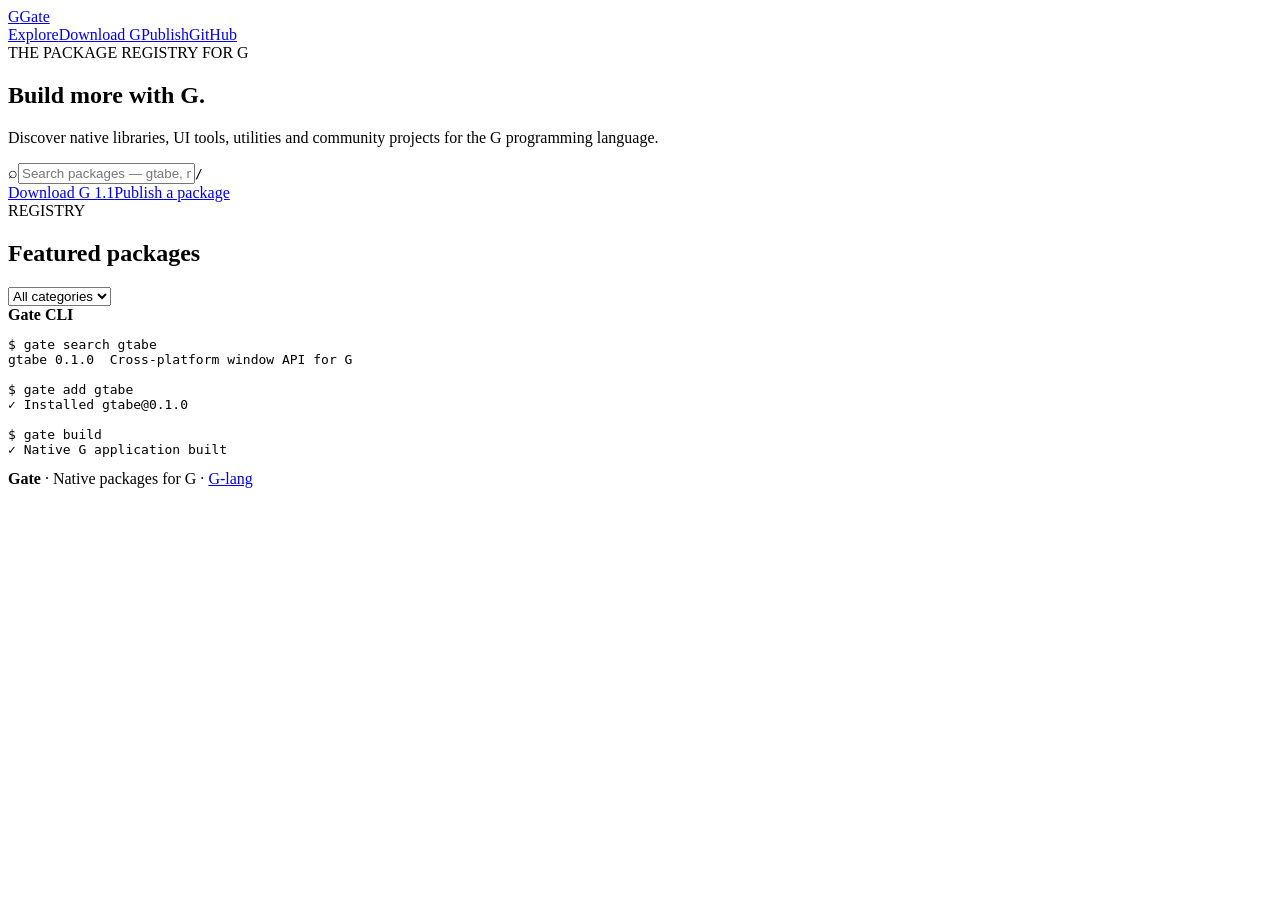
==== site/index.html @ ee779293 "Add Gate registry website" ====
<!doctype html>
<html lang="en">
<head>
  <meta charset="utf-8"><meta name="viewport" content="width=device-width,initial-scale=1">
  <title>Gate — Packages for G</title>
  <meta name="description" content="Gate is the package registry for the G programming language.">
  <link rel="stylesheet" href="assets/style.css">
</head>
<body>
<header class="topbar">
  <a class="brand" href="index.html"><span class="gate-mark">G</span><span>Gate</span></a>
  <nav><a class="active" href="index.html">Explore</a><a href="downloads.html">Download G</a><a href="publish.html">Publish</a><a href="https://github.com/12cosqun12-boop/G-lang">GitHub</a></nav>
</header>
<main>
<section class="hero">
  <div class="eyebrow">THE PACKAGE REGISTRY FOR G</div>
  <h1>Build more with <span>G</span>.</h1>
  <p>Discover native libraries, UI tools, utilities and community projects for the G programming language.</p>
  <div class="search-shell"><span>⌕</span><input id="search" autocomplete="off" placeholder="Search packages — gtabe, math, strings..."><kbd>/</kbd></div>
  <div class="hero-actions"><a class="button primary" href="downloads.html">Download G 1.1</a><a class="button" href="publish.html">Publish a package</a></div>
</section>
<section class="stats" id="stats"></section>
<section class="content-section">
  <div class="section-head"><div><div class="eyebrow">REGISTRY</div><h2>Featured packages</h2></div>
  <select id="category"><option value="all">All categories</option><option value="ui">UI</option><option value="utility">Utility</option><option value="math">Math</option><option value="data">Data</option></select></div>
  <div class="package-grid" id="packages"></div><div class="empty" id="empty" hidden>No packages match your search.</div>
</section>
<section class="terminal-card">
  <div class="terminal-top"><span></span><span></span><span></span><b>Gate CLI</b></div>
  <pre><code><span class="prompt">$</span> gate search gtabe
<span class="muted">gtabe 0.1.0  Cross-platform window API for G</span>

<span class="prompt">$</span> gate add gtabe
<span class="ok">✓</span> Installed gtabe@0.1.0

<span class="prompt">$</span> gate build
<span class="ok">✓</span> Native G application built</code></pre>
</section>
</main>
<footer><b>Gate</b> · Native packages for G · <a href="https://github.com/12cosqun12-boop/G-lang">G-lang</a></footer>
<script src="assets/app.js"></script>
</body>
</html>
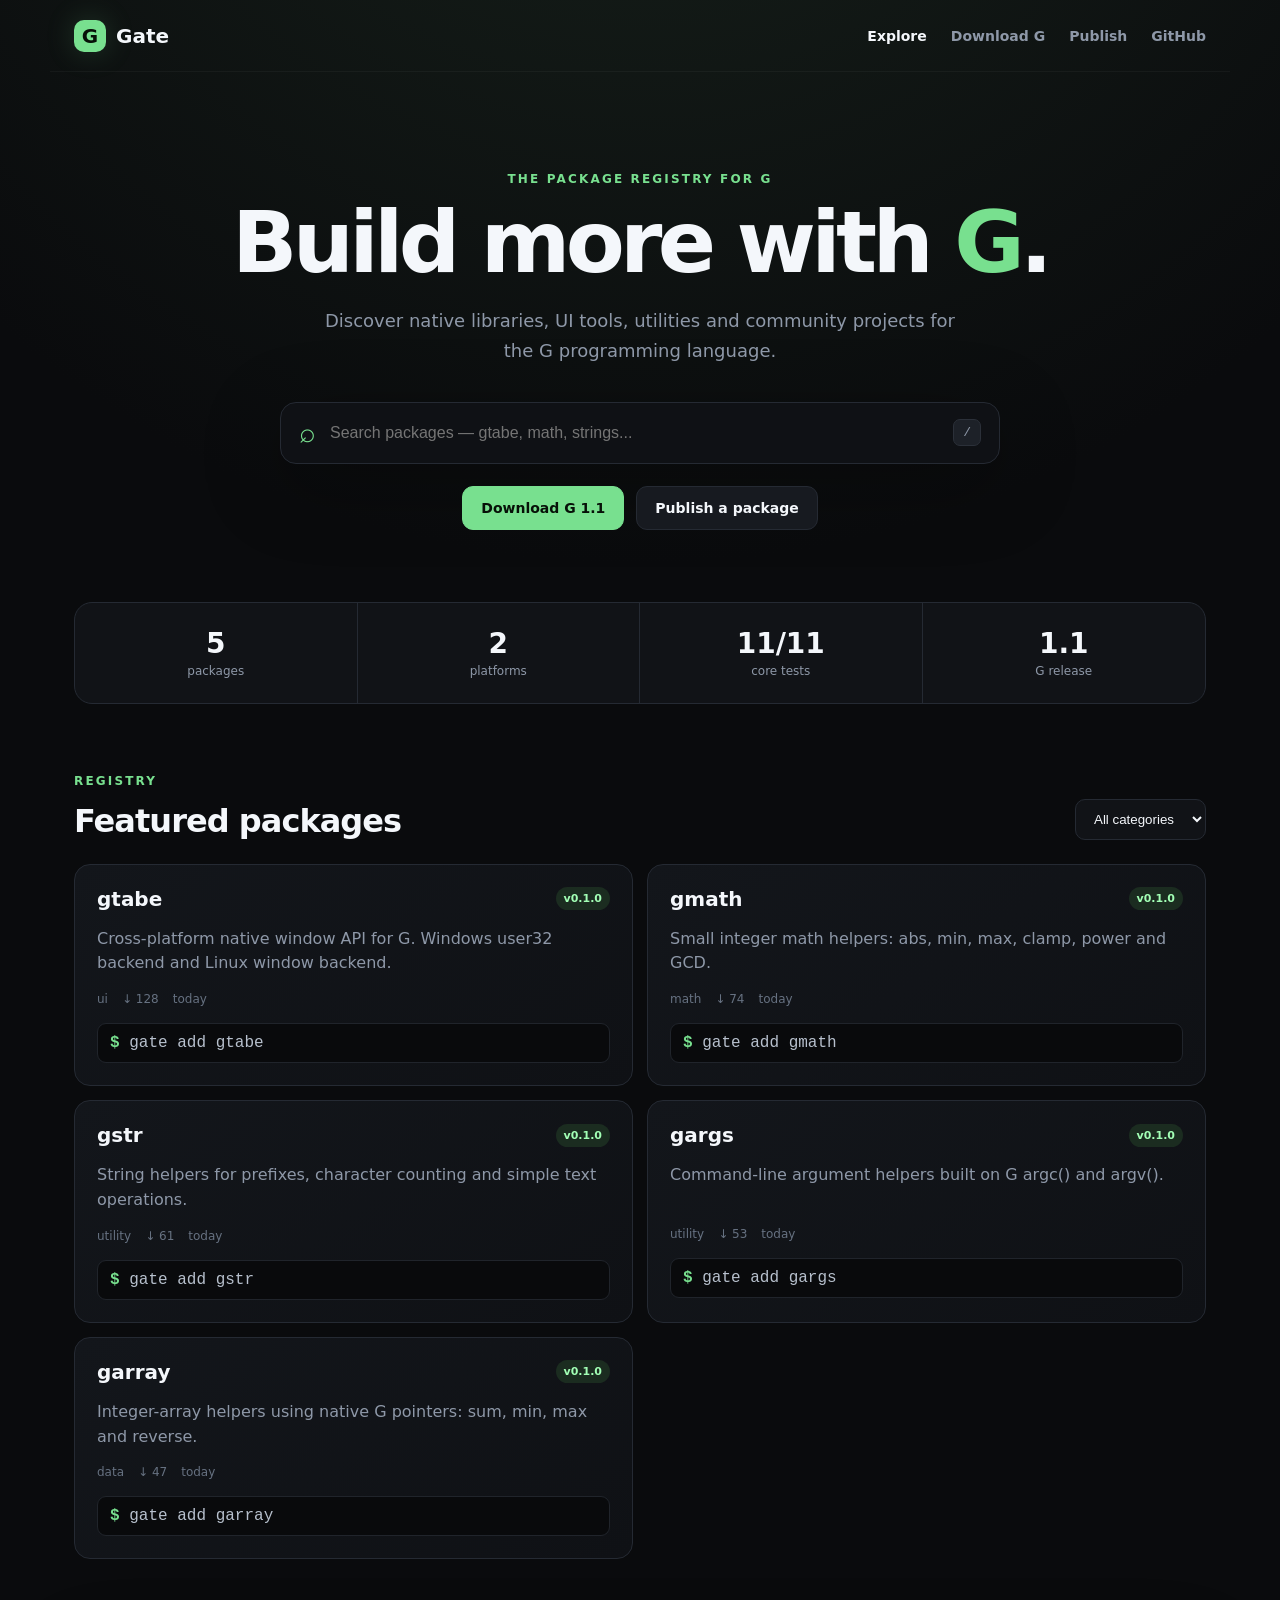
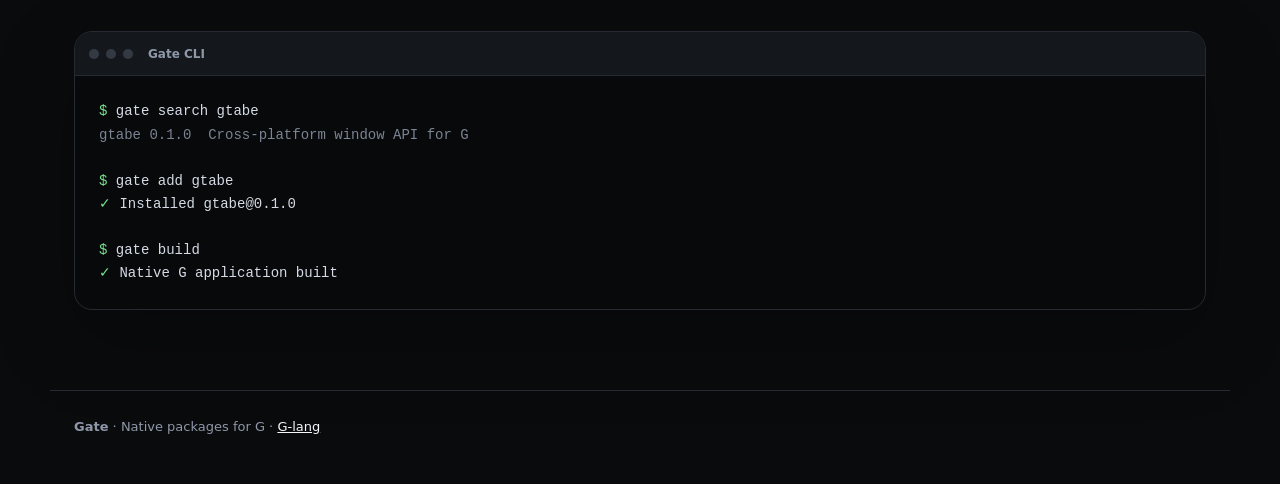
==== commit a7ce0f33: "Trigger Gate Pages deployment" ====
--- a/site/index.html
+++ b/site/index.html
@@ -5,6 +5,7 @@
   <title>Gate — Packages for G</title>
   <meta name="description" content="Gate is the package registry for the G programming language.">
   <link rel="stylesheet" href="assets/style.css">
+  <meta name="theme-color" content="#0a0b0d">
 </head>
 <body>
 <header class="topbar">
--- a/site/assets/style.css
+++ b/site/assets/style.css
@@ -0,0 +1 @@
+:root{--bg:#0a0b0d;--panel:#111317;--panel2:#171a20;--line:#252a33;--text:#f4f7fb;--muted:#8e98a8;--accent:#78e08f;--accent2:#a2ffb5;--radius:18px}*{box-sizing:border-box}html{scroll-behavior:smooth}body{margin:0;background:radial-gradient(circle at 50% -20%,#18231c 0,#0a0b0d 38%);color:var(--text);font-family:Inter,ui-sans-serif,system-ui,-apple-system,Segoe UI,sans-serif}.topbar{height:72px;display:flex;align-items:center;justify-content:space-between;max-width:1180px;margin:auto;padding:0 24px;border-bottom:1px solid rgba(255,255,255,.04)}.brand{display:flex;gap:10px;align-items:center;font-weight:800;font-size:20px;color:var(--text);text-decoration:none}.gate-mark{display:grid;place-items:center;width:32px;height:32px;border-radius:10px;background:var(--accent);color:#071008;font-weight:900;box-shadow:0 0 30px rgba(120,224,143,.18)}nav{display:flex;gap:24px}nav a{color:var(--muted);text-decoration:none;font-size:14px;font-weight:600}nav a:hover,nav a.active{color:var(--text)}main{max-width:1180px;margin:auto;padding:0 24px}.hero{padding:100px 0 60px;text-align:center;max-width:850px;margin:auto}.eyebrow{font-size:12px;letter-spacing:.18em;font-weight:800;color:var(--accent);margin-bottom:14px}.hero h1,.page-hero h1{font-size:clamp(48px,7vw,86px);line-height:.98;letter-spacing:-.055em;margin:0 0 22px}.hero h1 span,.page-hero h1 span{color:var(--accent)}.hero p,.page-hero p{max-width:650px;margin:0 auto 32px;color:var(--muted);font-size:18px;line-height:1.65}.search-shell{height:62px;max-width:720px;margin:36px auto 22px;border:1px solid var(--line);border-radius:16px;background:#0f1115;display:flex;align-items:center;padding:0 18px;gap:12px;box-shadow:0 20px 80px rgba(0,0,0,.32)}.search-shell span{color:var(--accent);font-size:28px}.search-shell input{flex:1;background:none;border:0;outline:0;color:var(--text);font-size:16px}.search-shell kbd{background:#1d2128;color:var(--muted);padding:5px 9px;border:1px solid #2b3039;border-radius:7px}.hero-actions{display:flex;gap:12px;justify-content:center}.button{display:inline-flex;align-items:center;justify-content:center;min-height:44px;padding:0 18px;border-radius:11px;background:#171a20;color:var(--text);border:1px solid var(--line);text-decoration:none;font-weight:750;font-size:14px;cursor:pointer}.button:hover{transform:translateY(-1px);border-color:#3a424f}.button.primary{background:var(--accent);color:#071008;border-color:var(--accent)}.button.full{width:100%}.stats{display:grid;grid-template-columns:repeat(4,1fr);border:1px solid var(--line);border-radius:var(--radius);overflow:hidden;background:var(--panel);margin:12px 0 70px}.stat{padding:24px;text-align:center;border-right:1px solid var(--line)}.stat:last-child{border-right:0}.stat b{font-size:28px;display:block}.stat span{color:var(--muted);font-size:12px}.content-section{margin:0 0 72px}.section-head{display:flex;align-items:end;justify-content:space-between;margin-bottom:24px}.section-head h2{font-size:32px;margin:0;letter-spacing:-.03em}.section-head select{background:var(--panel);color:var(--text);border:1px solid var(--line);padding:11px 14px;border-radius:10px}.package-grid{display:grid;grid-template-columns:repeat(2,1fr);gap:14px}.package-card{background:linear-gradient(145deg,#13161b,#0f1115);border:1px solid var(--line);border-radius:16px;padding:22px;text-decoration:none;color:inherit;transition:.18s ease}.package-card:hover{border-color:#3b4552;transform:translateY(-2px)}.package-top{display:flex;justify-content:space-between;align-items:center}.package-name{font-size:20px;font-weight:850}.version,.pill{font-size:11px;font-weight:800;background:#1b2c20;color:var(--accent2);padding:5px 8px;border-radius:999px}.package-card p{color:var(--muted);line-height:1.55;min-height:48px}.package-meta{display:flex;gap:14px;color:#667181;font-size:12px}.install{margin-top:17px;background:#090a0c;border:1px solid #20242b;padding:10px 12px;border-radius:9px;font-family:ui-monospace,SFMono-Regular,Consolas,monospace;color:#b7c0cd}.install b{color:var(--accent)}.empty{text-align:center;color:var(--muted);padding:40px}.terminal-card{border:1px solid var(--line);background:#08090b;border-radius:18px;overflow:hidden;margin-bottom:80px;box-shadow:0 30px 80px rgba(0,0,0,.25)}.terminal-top{height:44px;background:#14171c;display:flex;align-items:center;gap:7px;padding:0 14px;border-bottom:1px solid var(--line)}.terminal-top span{width:10px;height:10px;border-radius:50%;background:#343a44}.terminal-top b{margin-left:8px;font-size:12px;color:var(--muted)}pre{margin:0;overflow:auto}pre code{display:block;padding:24px;font-family:ui-monospace,SFMono-Regular,Consolas,monospace;font-size:14px;line-height:1.65;color:#d5dbe5}.prompt,.ok{color:var(--accent)}.muted{color:#7a8492}.page-hero{padding:82px 0 40px;text-align:center}.page-hero.compact{padding-bottom:30px}.download-grid{display:grid;grid-template-columns:1fr 1fr;gap:16px;margin:30px auto 32px;max-width:900px}.download-card{position:relative;background:var(--panel);border:1px solid var(--line);border-radius:18px;padding:28px}.download-card h2{font-size:30px;margin:15px 0 8px}.download-card p{color:var(--muted);line-height:1.6;min-height:54px}.download-card .pill{position:absolute;right:24px;top:24px}.os-icon{font-size:34px;color:var(--accent)}.download-card pre{margin-top:18px;background:#090a0c;border-radius:10px;border:1px solid #20242b}.download-card pre code{padding:14px}.feature-list{display:grid;grid-template-columns:1fr 1fr;border:1px solid var(--line);border-radius:16px;overflow:hidden;margin:42px 0}.feature-list div{padding:22px;background:#101216;border-bottom:1px solid var(--line)}.feature-list div:nth-child(odd){border-right:1px solid var(--line)}.feature-list b,.feature-list span{display:block}.feature-list span{color:var(--muted);font-size:13px;margin-top:5px}.code-doc{display:grid;grid-template-columns:1fr 1.3fr;gap:30px;align-items:center;margin:70px 0}.code-doc h2{font-size:38px;margin:0}.code-doc pre{background:#08090b;border:1px solid var(--line);border-radius:14px}.publish-layout{display:grid;grid-template-columns:1.2fr .8fr;gap:20px;max-width:980px;margin:20px auto 80px}.publish-form,.manifest-preview{background:var(--panel);border:1px solid var(--line);border-radius:18px;padding:24px}.publish-form label{display:block;color:#c7ced9;font-size:13px;font-weight:700;margin-bottom:18px}.publish-form input,.publish-form textarea,.publish-form select{display:block;width:100%;margin-top:8px;background:#0c0e11;border:1px solid var(--line);border-radius:10px;color:var(--text);padding:12px 13px;font:inherit;outline:none}.publish-form textarea{min-height:100px;resize:vertical}.publish-form input:focus,.publish-form textarea:focus{border-color:#4a6351}.form-actions{display:flex;gap:10px}.form-note{font-size:12px;color:var(--muted);line-height:1.55}.manifest-preview pre{background:#090a0c;border-radius:12px;border:1px solid #20242b}.manifest-preview code{font-size:12px;white-space:pre-wrap}footer{border-top:1px solid var(--line);max-width:1180px;margin:auto;padding:28px 24px 50px;color:var(--muted);font-size:13px}footer a{color:var(--text)}@media(max-width:760px){.topbar{height:auto;padding:18px 20px;align-items:flex-start}.topbar nav{gap:12px;flex-wrap:wrap;justify-content:flex-end}.hero{padding-top:70px}.stats{grid-template-columns:1fr 1fr}.stat:nth-child(2){border-right:0}.stat:nth-child(-n+2){border-bottom:1px solid var(--line)}.package-grid,.download-grid,.publish-layout,.code-doc{grid-template-columns:1fr}.feature-list{grid-template-columns:1fr}.feature-list div:nth-child(odd){border-right:0}.hero-actions{flex-direction:column}.button{width:100%}.section-head{align-items:flex-start;gap:14px;flex-direction:column}.hero h1,.page-hero h1{font-size:52px}}
